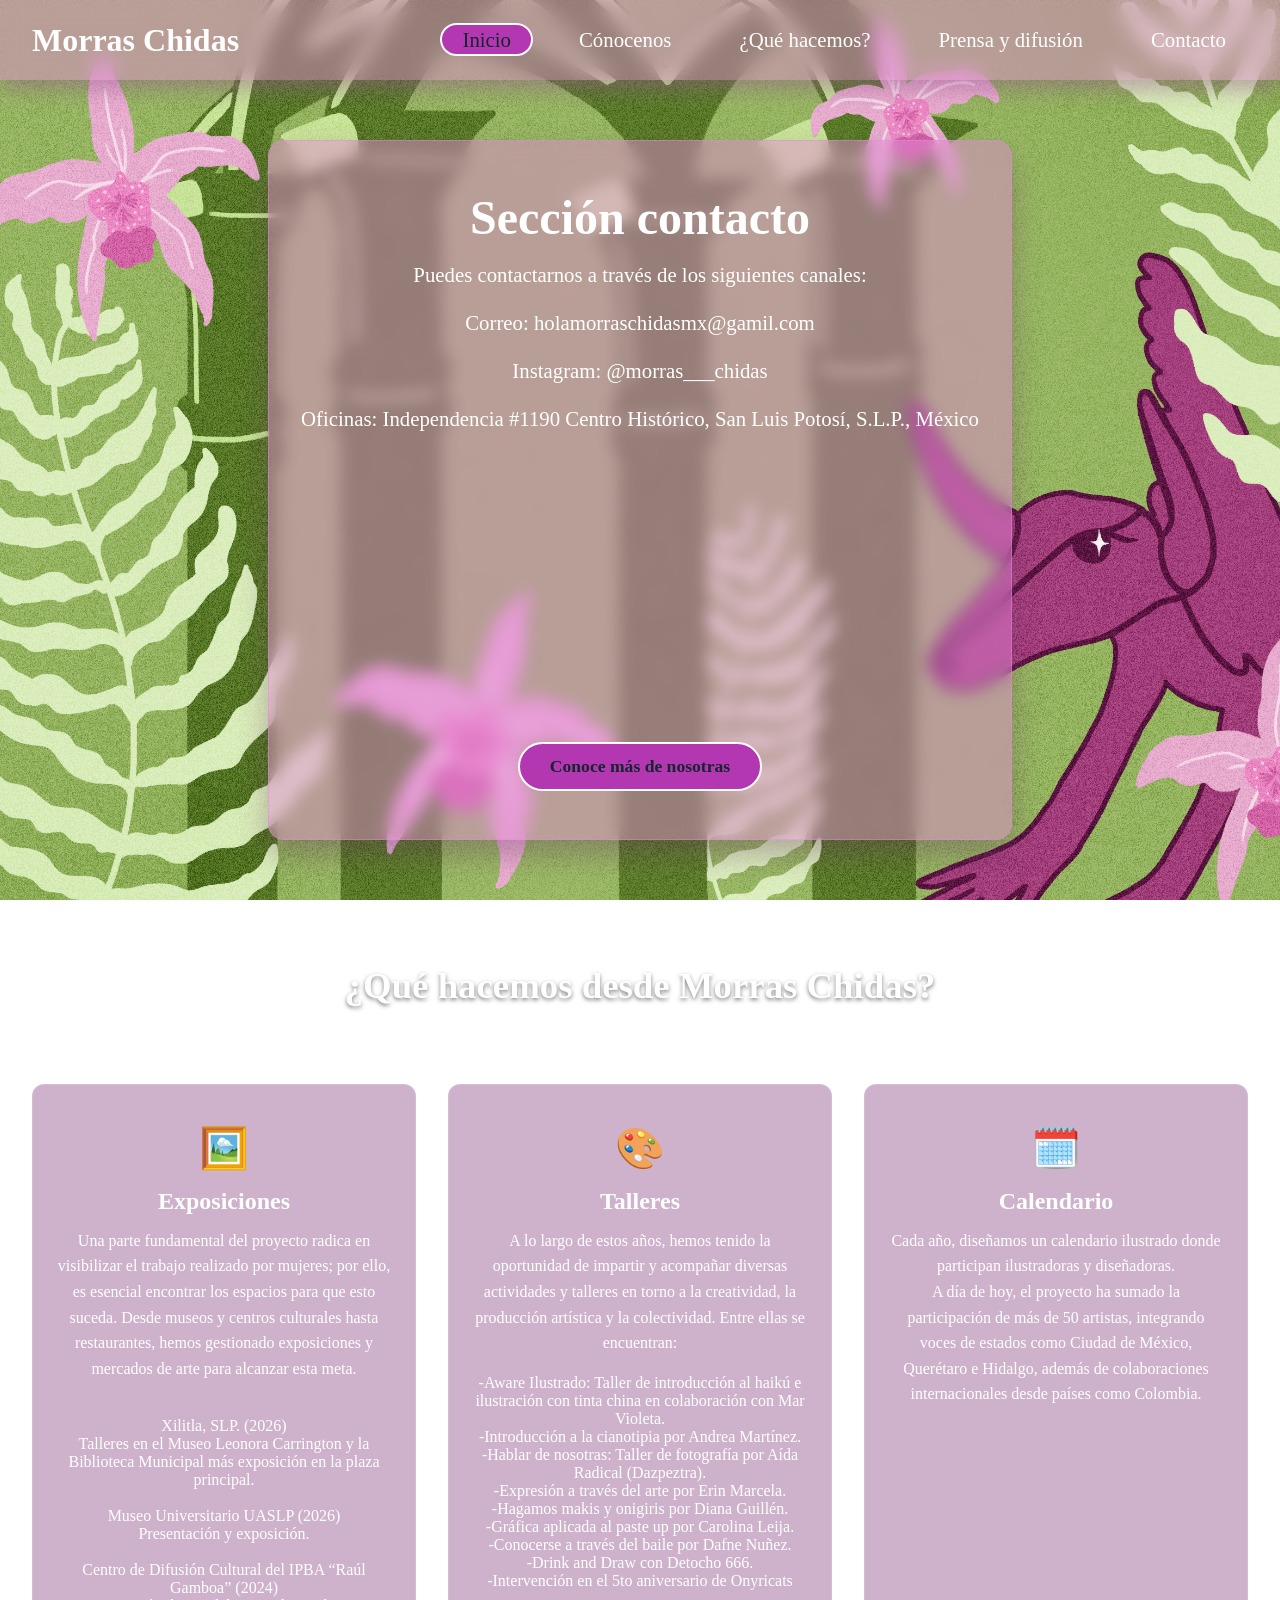
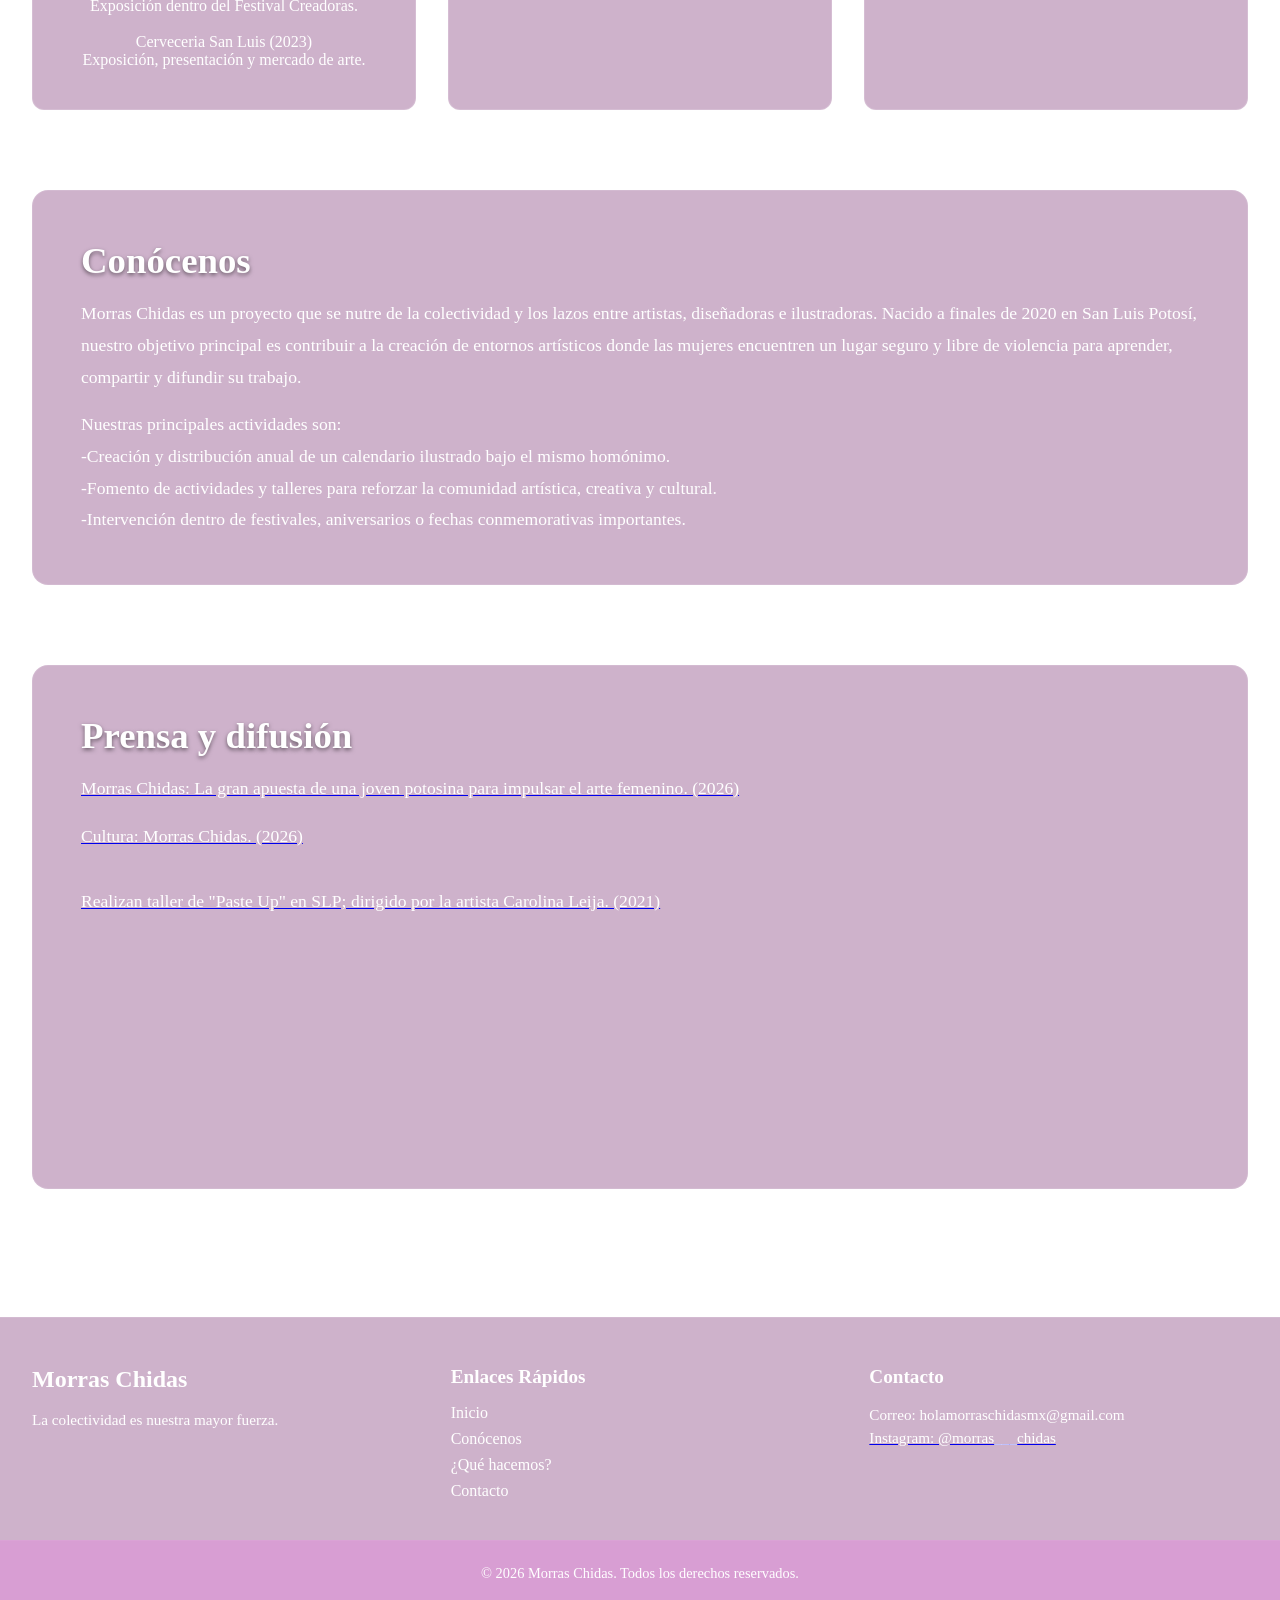
==== contacto.html @ 5c40d277 "Add files via upload" ====
<!DOCTYPE html>
<html lang="es">
<head>
    <meta charset="UTF-8">
    <meta name="viewport" content="width=device-width, initial-scale=1.0">
    <title>Morras Chidas</title>

    <!-- Enlace a la hoja de estilos CSS general -->
    <link rel="stylesheet" href="style.css">
</head>
<body>

    <!-- ==========================================
         HEADER / ENCABEZADO
         Contiene la barra de navegación (existente)
         y la sección Hero (banner principal de bienvenida).
         ========================================== -->
    <header class="site-header">
        
        <!-- BARRA DE NAVEGACIÓN (Estructura intacta) -->
        <nav class="navbar">
            <div class="navbar-container">
                <!-- Logotipo del sitio web -->
                <a href="index.html" class="navbar-logo">Morras Chidas</a>
                
                <!-- Botón de menú hamburguesa para dispositivos móviles -->
                <button class="navbar-toggle" aria-label="Abrir menú">
                    <span class="bar"></span>
                    <span class="bar"></span>
                    <span class="bar"></span>
                </button>

                <!-- Menú principal con enlaces de navegación -->
                <ul class="navbar-menu">
                    <li> <a href="#" class="active"> Inicio </a> </li>
                    <li> <a href="#about"> Cónocenos </a> </li>
                    <li> <a href="#services"> ¿Qué hacemos? </a> </li>
                    <li> <a href="#blog"> Prensa y difusión </a> </li>
                    <li> <a href="contacto.html"> Contacto </a> </li>
                </ul>
            </div>
        </nav>

        <!-- SECCIÓN HERO
             Presentación visual de impacto justo debajo de la barra de navegación.
             Función: Captar la atención inmediata del visitante y ofrecer una acción directa (CTA). -->
        <div class="hero-container">
            <div class="hero-content">
                <!-- Título principal de la página -->
                <h1 class="hero-title">Sección contacto</h1>
                <!-- Breve descripción o subtítulo persuasivo -->
                <p class="hero-subtitle">Puedes contactarnos a través de los siguientes canales:
                    <br>
                    <br>
                    Correo: holamorraschidasmx@gamil.com
                    <br>
                    <br>
                    Instagram: @morras___chidas
                    <br>
                    <br>
                    Oficinas: Independencia #1190 Centro Histórico, San Luis Potosí, S.L.P., México
                    <br>
                    <br>
                <iframe src="https://www.google.com/maps/embed?pb=!1m18!1m12!1m3!1d401.90802451974884!2d-100.9788648911916!3d22.148964362854645!2m3!1f0!2f0!3f0!3m2!1i1024!2i768!4f13.1!3m3!1m2!1s0x842aa30075beee07%3A0x954d01c7598e95cb!2sMacadamia%20Pizza%20Garden%20Centro!5e1!3m2!1ses-419!2smx!4v1792179932033!5m2!1ses-419!2smx" 
                width="300" height="250" style="border:0;" allowfullscreen="" loading="lazy" referrerpolicy="strict-origin-when-cross-origin"></iframe>    
                </p>


                <!-- Botón de llamada a la acción (Call To Action) -->
                <a href="#services" class="hero-btn">Conoce más de nosotras</a>
            </div>
        </div>

    </header>


    <!-- ==========================================
         MAIN / CONTENIDO PRINCIPAL
         Contenedor semántico principal del sitio web.
         Aloja el contenido relevante dividido en secciones.
         ========================================== -->
    <main class="main-content">

        <!-- SECCIÓN DE SERVICIOS / CARACTERÍSTICAS
             Función: Presentar los servicios o características clave en formato de cuadrícula (cards). -->
        <section id="services" class="content-section">
            <div class="section-header">
                <h2 class="section-title">¿Qué hacemos desde Morras Chidas?</h2>
                <p class="section-description"> Buscamos fortalecer e incentivar la creación por medio de herramientas como talleres, conversatorios, mercaditos, etc.</p>
            </div>

            <!-- Cuadrícula flexible para organizar las tarjetas de información -->
            <div class="cards-grid">
                <!-- Tarjeta 1 -->
                <article class="card">
                    <div class="card-icon">🖼️</div>
                    <h3 class="card-title">Exposiciones</h3>
                    <p class="card-text">Una parte fundamental del proyecto radica en visibilizar el trabajo realizado por mujeres; por ello, es esencial encontrar los espacios para que esto suceda. Desde museos y centros culturales hasta restaurantes, hemos gestionado exposiciones y mercados de arte para alcanzar esta meta.
</p>
<br>
<p> 
<br>
Xilitla, SLP. (2026) 
<br>
Talleres en el Museo Leonora Carrington y la Biblioteca Municipal más exposición en la plaza principal.   
<br>
<br>
Museo Universitario UASLP (2026)
<br>
Presentación y exposición. 
<br>
<br>
Centro de Difusión Cultural del IPBA “Raúl Gamboa” (2024)
<br>
Exposición dentro del Festival Creadoras.
<br>
<br>
Cerveceria San Luis (2023)
<br>
Exposición, presentación y mercado de arte.</p>
                </article>

                <!-- Tarjeta 2 -->
                <article class="card">
                    <div class="card-icon">🎨</div>
                    <h3 class="card-title">Talleres</h3>
                    <p class="card-text"> A lo largo de estos años, hemos tenido la oportunidad de impartir y acompañar diversas actividades y talleres en torno a la creatividad, la producción artística y la colectividad. Entre ellas se encuentran:</p>
                    <br>
                    <p>
-Aware Ilustrado: Taller de introducción al haikú e ilustración con tinta china en colaboración con Mar Violeta.
<br>
-Introducción a la cianotipia por Andrea Martínez.
<br>
-Hablar de nosotras: Taller de fotografía por Aída Radical (Dazpeztra).
<br>
-Expresión a través del arte por Erin Marcela.
<br>
-Hagamos makis y onigiris por Diana Guillén.
<br>
-Gráfica aplicada al paste up por Carolina Leija.
<br>
-Conocerse a través del baile por Dafne Nuñez.
<br>
-Drink and Draw con Detocho 666.
<br>
-Intervención en el 5to aniversario de Onyricats
                    </p>
                </article>

                <!-- Tarjeta 3 -->
                <article class="card">
                    <div class="card-icon">🗓️</div>
                    <h3 class="card-title">Calendario</h3>
                    <p class="card-text">Cada año, diseñamos un calendario ilustrado donde participan ilustradoras y diseñadoras.
                    <br>
                     A día de hoy, el proyecto ha sumado la participación de más de 50 artistas, integrando voces de estados como Ciudad de México, Querétaro e Hidalgo, además de colaboraciones internacionales desde países como Colombia.</p>
                </article>
            </div>
        </section>


        <!-- SECCIÓN "ACERCA DE" / INFORMACIÓN
             Función: Ofrecer contexto adicional sobre la empresa o proyecto. -->
      
             <section id="about" class="content-section about-section">
            <div class="about-container">
                <div class="about-text">
                    <h2 class="section-title">Conócenos</h2>
                    <p>Morras Chidas es un proyecto que se nutre de la colectividad y los lazos entre artistas, diseñadoras e ilustradoras. Nacido a finales de 2020 en San Luis Potosí, nuestro objetivo principal es contribuir a la creación de entornos artísticos donde las mujeres encuentren un lugar seguro y libre de violencia para aprender, compartir y difundir su trabajo.</p>
                    <p>Nuestras principales actividades son:
                        <br>
-Creación y distribución anual de un calendario
ilustrado bajo el mismo homónimo.
 <br>
-Fomento de actividades y talleres para reforzar la 
comunidad artística, creativa y cultural.
 <br>
-Intervención dentro de festivales, aniversarios o 
fechas conmemorativas importantes.</p>
                </div>
            </div>
        </section>

              <section id="blog" class="content-section about-section">
            <div class="about-container">
                <div class="about-text">
                    <h2 class="section-title">Prensa y difusión</h2>
                    <a href="https://elpais.com/mexico/2026-03-07/morras-chidas-la-gran-apuesta-de-una-joven-potosina-para-impulsar-el-arte-femenino.html" target="_blank"><p>Morras Chidas: La gran apuesta de una joven potosina para impulsar el arte femenino. (2026)</p></a>
                    <a href="https://pulsoslp.com.mx/cultura/morras-chidas/2015702" target="_blank"><p>Cultura: Morras Chidas. (2026)</p></a>
                    <br>
                    <a href="https://oem.com.mx/elsoldesanluis/cultura/realizan-taller-de-paste-up-en-slp-dirigido-por-la-artista-carolina-leija-17187989" target="_blank"><p>Realizan taller de "Paste Up" en SLP; dirigido por la artista Carolina Leija. (2021) </p></a>
                </div>
                <br>
                 <div style="text-align: center;">
            <iframe src="https://www.google.com/maps/embed?pb=!1m18!1m12!1m3!1d18191.156421496675!2d-101.014520386328!3d22.12670060447335!2m3!1f0!2f0!3f0!3m2!1i1024!2i768!4f13.1!3m3!1m2!1s0x842a98eaa5ad00f5%3A0x7a2c5855e7919cf2!2sParque%20Tangamanga%20I%2C%2078294%20San%20Luis%20Potos%C3%AD%2C%20S.L.P.!5e1!3m2!1ses-419!2smx!4v1791229673302!5m2!1ses-419!2smx" 
            width="200" height="200" 
            style="border:0;" allowfullscreen="" loading="lazy" 
            referrerpolicy="strict-origin-when-cross-origin"></iframe>
        </div>
            </div>
        </section>

    </main>


    <!-- ==========================================
         FOOTER / PIE DE PÁGINA
         Función: Mostrar información de derechos, enlaces útiles y redes sociales.
         ========================================== -->
    <footer id="contact" class="site-footer">
        <div class="footer-container">
            <!-- Columna 1: Información de marca -->
            <div class="footer-col">
                <h4 class="footer-brand">Morras Chidas</h4>
                <p class="footer-desc">La colectividad es nuestra mayor fuerza.</p>
            </div>

            <!-- Columna 2: Enlaces rápidos de navegación -->
            <div class="footer-col">
                <h5 class="footer-heading">Enlaces Rápidos</h5>
                <ul class="footer-links">
                    <li><a href="#">Inicio</a></li>
                    <li><a href="#about">Conócenos</a></li>
                    <li><a href="#services">¿Qué hacemos?</a></li>
                    <li><a href="#contact">Contacto</a></li>
                </ul>
            </div>

            <!-- Columna 3: Información de contacto -->
            <div class="footer-col">
                <h5 class="footer-heading">Contacto</h5>
                <p>Correo: holamorraschidasmx@gmail.com</p>
                <a href="https://www.instagram.com/morras___chidas/" target="_blank"><p>Instagram: @morras___chidas</p></a>
            </div>
        
        
        </div>


        <!-- Barra inferior de derechos de autor -->
        <div class="footer-bottom">
            <p>&copy; 2026 Morras Chidas. Todos los derechos reservados.</p>
        </div>
    </footer>

    <!-- Script de control del menú móvil -->
    <script src="script.js"></script>
</body>
</html>
---- style.css ----
/* ==========================================================================
IMPORTACIÓN DE FUENTES Y CONFIGURACIÓN GLOBAL
========================================================================== */
@import url("https://fonts.googleapis.com/css2?family=Domine:wght@400..700&family=Monsieur+La+Doulaise&display=swap");

* {
  margin: 0;
  padding: 0;
  box-sizing: border-box;
}

body {
  font-family: "Jost", serif;
  min-height: 100vh;
  background: url(images/xil.png) no-repeat center center/cover fixed;
  color: #ffffff;
}

/* ==========================================================================
BARRA DE NAVEGACIÓN
========================================================================== */
.navbar {
  display: flex;
  align-items: center;
  justify-content: center;
  height: 80px;
  width: 100%;
  position: sticky;
  top: 0;
  background: rgba(229, 134, 220, 0.45);
  box-shadow: 0 10px 20px rgba(146, 86, 140, 0.45);;
  backdrop-filter: blur(10px);
  z-index: 999;
}

.navbar-container {
  display: flex;
  align-items: center;
  justify-content: space-between;
  width: 100%;
  padding: 0 2rem;
  max-width: 1600px;
}

.navbar-logo {
  font-size: 2rem;
  font-weight: 600;
  color: #fff;
  text-decoration: none;
  cursor: pointer;
}

.navbar-container .navbar-menu {
  display: flex;
  text-align: center;
  gap: 1.5rem;
  list-style: none;
}

.navbar-container .navbar-menu li a {
  text-decoration: none;
  color: #fff;
  font-size: 1.3rem;
  font-weight: 500;
  padding: 3px 20px;
  border-radius: 20px;
  border: 2px solid transparent;
  white-space: nowrap;
  transition: all 0.3s ease;
}

.navbar-container .navbar-menu li a:hover,
.navbar-container .navbar-menu li a.active {
  color: #162530;
  background: #b337b0;
  border: 2px solid #fff;
}

.navbar-toggle {
  display: none;
  background: transparent;
  padding: 10px;
  border: none;
  cursor: pointer;
}

.bar {
  display: block;
  width: 25px;
  height: 3px;
  margin: 5px auto;
  background: #fff;
  transition: all 0.3s ease-in-out;
}

/* ==========================================================================
SECCIÓN HEADER / HERO
========================================================================== */
.hero-container {
  display: flex;
  align-items: center;
  justify-content: center;
  min-height: calc(100vh - 80px);
  padding: 2rem;
  text-align: center;
}

.hero-content {
  max-width: 800px;
  padding: 3rem 2rem;
  background: rgba(229, 134, 220, 0.45);
  backdrop-filter: blur(8px);
  border-radius: 16px;
  border: 1px solid rgba(229, 134, 220, 0.45);
  box-shadow: 0 15px 30px rgba(96, 47, 91, 0.35);
}

.hero-title {
  font-size: 3rem;
  font-weight: 700;
  margin-bottom: 1rem;
  line-height: 1.2;
}

.hero-subtitle {
  font-size: 1.3rem;
  font-weight: 300;
  margin-bottom: 2rem;
  color: #ffffff;
}

.hero-btn {
  display: inline-block;
  padding: 12px 30px;
  background: #b337b0;
  color: #162530;
  font-size: 1.1rem;
  font-weight: 600;
  text-decoration: none;
  border-radius: 30px;
  border: 2px solid #fff;
  transition: all 0.3s ease;
}

.hero-btn:hover {
  background: #fff;
  color: #0f172a;
  transform: translateY(-3px);
  box-shadow: 0 10px 20px rgba(0, 0, 0, 0.3);
}

.hero-image {
  display: block;
  max-width: 400px;     
  width: 100%;         
  height: auto;         
  margin: 0 auto 1.5rem auto;
  object-fit: contain;
  border-radius: 15px;
}
/* ==========================================================================
SECCIÓN MAIN / CONTENIDO PRINCIPAL
========================================================================== */
.main-content {
  max-width: 1400px;
  margin: 0 auto;
  padding: 4rem 2rem;
  display: flex;
  flex-direction: column;
  gap: 5rem;
}

.content-section {
  width: 100%;
}

.section-header {
  text-align: center;
  margin-bottom: 3rem;
}

.section-title {
  font-size: 2.3rem;
  font-weight: 600;
  margin-bottom: 0.5rem;
  text-shadow: 0 2px 4px rgba(0,0,0,0.5);
}

.section-description {
  font-size: 1.1rem;
  color: #ffffff;
}

.cards-grid {
  display: grid;
  grid-template-columns: repeat(auto-fit, minmax(280px, 1fr));
  gap: 2rem;
}

.card {
  background: rgba(146, 86, 140, 0.45);
  backdrop-filter: blur(10px);
  border: 1px solid rgba(255, 255, 255, 0.15);
  padding: 2.5rem 1.5rem;
  border-radius: 12px;
  text-align: center;
  transition: transform 0.3s ease, box-shadow 0.3s ease;
}

.card:hover {
  transform: translateY(-8px);
  box-shadow: 0 12px 25px rgba(0, 0, 0, 0.5);
  border-color: #ffffff;
}

.card-icon {
  font-size: 2.5rem;
  margin-bottom: 1rem;
}

.card-title {
  font-size: 1.5rem;
  margin-bottom: 0.8rem;
  color: #ffffff;
}

.card-text {
  font-size: 1rem;
  color: #ffffff;
  line-height: 1.6;
}

.about-section {
  background: rgba(146, 86, 140, 0.45);
  backdrop-filter: blur(10px);
  padding: 3rem;
  border-radius: 16px;
  border: 1px solid rgba(255, 255, 255, 0.1);
}

.about-text p {
  font-size: 1.1rem;
  line-height: 1.8;
  margin-top: 1rem;
  color: #ffffff;
}

/* ==========================================================================
SECCIÓN FOOTER / PIE DE PÁGINA
========================================================================== */
.site-footer {
  background: rgba(146, 86, 140, 0.45);
  backdrop-filter: blur(12px);
  border-top: 1px solid rgba(255, 255, 255, 0.1);
  padding-top: 3rem;
  margin-top: 4rem;
}

.footer-container {
  max-width: 1400px;
  margin: 0 auto;
  padding: 0 2rem 2rem 2rem;
  display: grid;
  grid-template-columns: repeat(auto-fit, minmax(220px, 1fr));
  gap: 2.5rem;
}

.footer-col .footer-brand {
  font-size: 1.5rem;
  font-weight: 600;
  margin-bottom: 1rem;
  color: #ffffff;
}

.footer-col .footer-desc,
.footer-col p {
  font-size: 0.95rem;
  color: #ffffff;
  line-height: 1.5;
}

.footer-heading {
  font-size: 1.2rem;
  margin-bottom: 1rem;
  color: #fff;
}

.footer-links {
  list-style: none;
}

.footer-links li {
  margin-bottom: 0.5rem;
}

.footer-links a {
  color: #ffffff;
  text-decoration: none;
  transition: color 0.2s ease;
}

.footer-links a:hover {
  color: #ffffff;
}

.footer-bottom {
  text-align: center;
  padding: 1.5rem;
  background: rgba(229, 134, 220, 0.45);
  font-size: 0.9rem;
  color: #ffffff;
  border-top: 1px solid rgba(255, 255, 255, 0.05);
}

/* ==========================================================================
REGLAS RESPONSIVAS (MEDIA QUERIES)
========================================================================== */
@media (max-width: 880px) {
  .navbar {
    backdrop-filter: none;
  }

  .navbar-container .navbar-menu {
    display: none;
    flex-direction: column;
    align-items: flex-start;
    gap: 1.7rem !important;
    position: absolute;
    height: 100vh;
    width: 250px;
    top: 0;
    right: 0;
    padding: 5rem 1.5rem;
    box-shadow: 0 10px 10px rgba(0, 0, 0, 0.5);
    backdrop-filter: blur(10px);
  }

  .navbar-container .navbar-menu.active {
    display: flex;
  }

  .navbar-toggle {
    display: block;
    z-index: 999;
  }

  .navbar-toggle.active .bar:nth-child(2) {
    opacity: 0;
  }

  .navbar-toggle.active .bar:nth-child(1) {
    transform: translateY(8px) rotate(45deg);
  }

  .navbar-toggle.active .bar:nth-child(3) {
    transform: translateY(-8px) rotate(-45deg);
  }

  .hero-title {
    font-size: 2.3rem;
  }

  .hero-subtitle {
    font-size: 1.1rem;
  }

  .main-content {
    padding: 3rem 1.5rem;
    gap: 3.5rem;
  }

  .cards-grid {
    grid-template-columns: repeat(2, 1fr);
  }

  .about-section {
    padding: 2rem;
  }
}

@media (max-width: 480px) {
  .navbar-container {
    padding: 0 1rem;
  }

  .navbar-logo {
    font-size: 1.7rem;
  }

  .navbar-container .navbar-menu li a {
    font-size: 1.2rem;
    padding: 3px 15px;
  }

  .hero-container {
    padding: 1rem;
  }

  .hero-content {
    padding: 2rem 1rem;
  }

  .hero-title {
    font-size: 1.8rem;
  }

  .hero-subtitle {
    font-size: 1rem;
  }

  .hero-btn {
    width: 100%;
    text-align: center;
  }

  .cards-grid {
    grid-template-columns: 1fr;
  }

  .section-title {
    font-size: 1.8rem;
  }

  .footer-container {
    grid-template-columns: 1fr;
    gap: 2rem;
    padding: 0 1.5rem 2rem 1.5rem;
  }
}
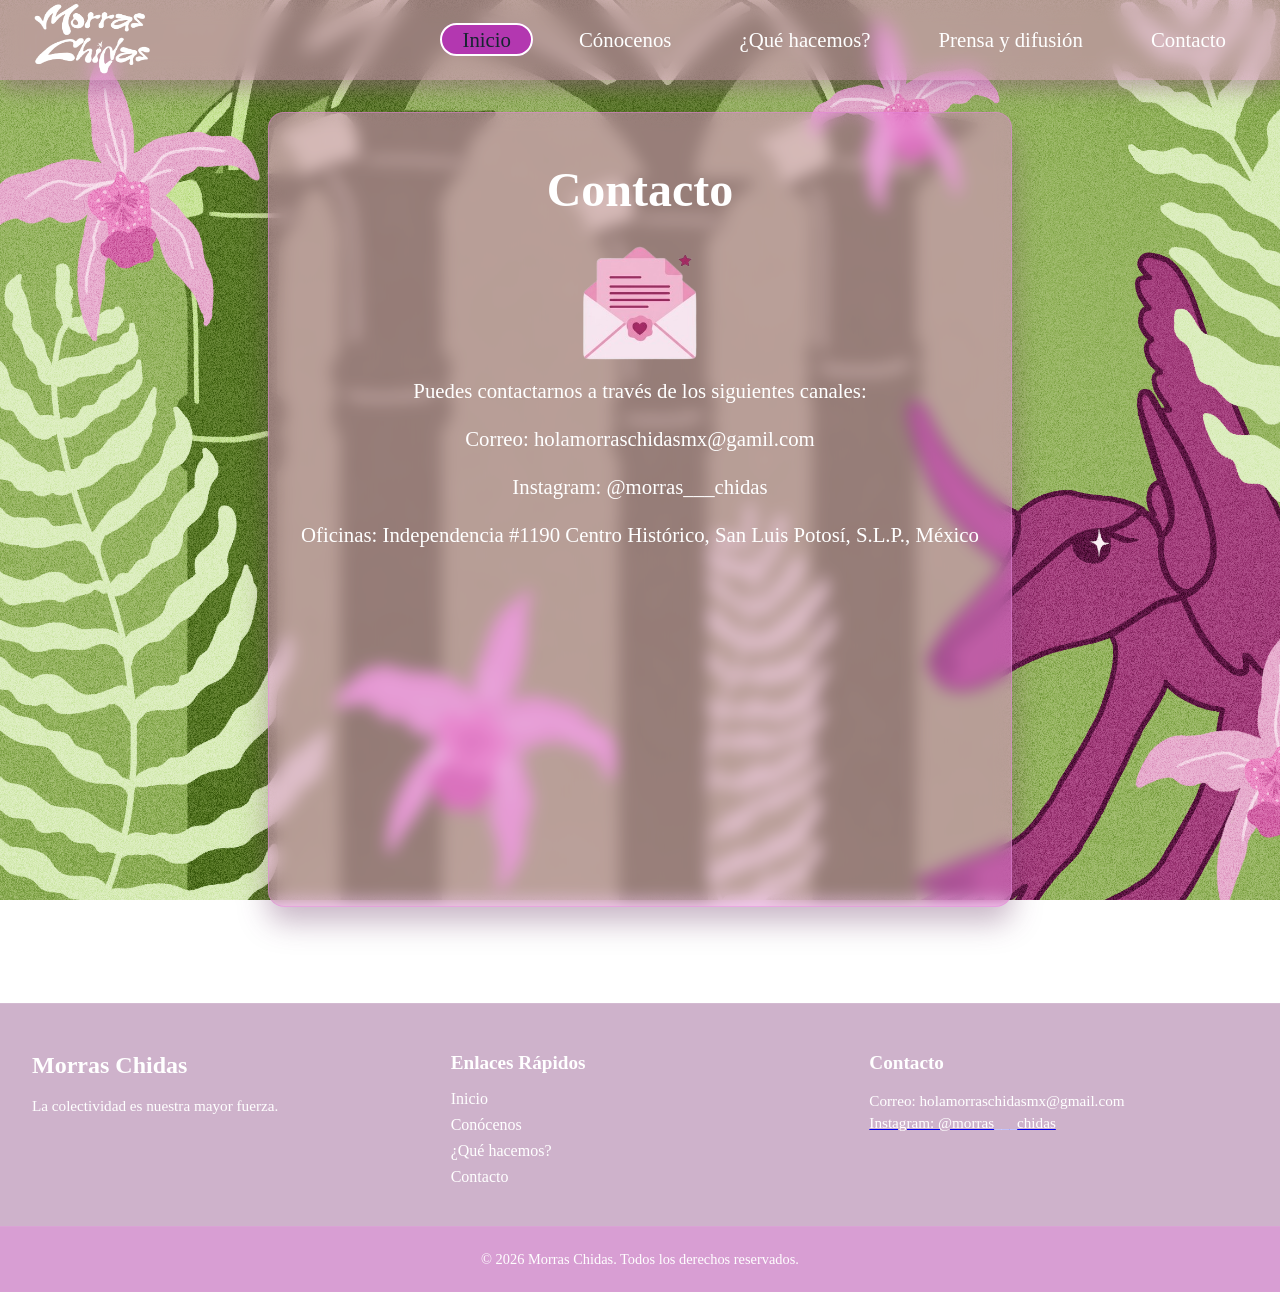
==== commit 8297b8b2: "Add files via upload" ====
--- a/contacto.html
+++ b/contacto.html
@@ -21,7 +21,8 @@
         <nav class="navbar">
             <div class="navbar-container">
                 <!-- Logotipo del sitio web -->
-                <a href="index.html" class="navbar-logo">Morras Chidas</a>
+                <a href="index.html" class="navbar-logo"> <img src="images/logo.png" 
+                    width="120px" height="80px"> </a>
                 
                 <!-- Botón de menú hamburguesa para dispositivos móviles -->
                 <button class="navbar-toggle" aria-label="Abrir menú">
@@ -35,7 +36,7 @@
                     <li> <a href="#" class="active"> Inicio </a> </li>
                     <li> <a href="#about"> Cónocenos </a> </li>
                     <li> <a href="#services"> ¿Qué hacemos? </a> </li>
-                    <li> <a href="#blog"> Prensa y difusión </a> </li>
+                    <li> <a href="prensa.html"> Prensa y difusión </a> </li>
                     <li> <a href="contacto.html"> Contacto </a> </li>
                 </ul>
             </div>
@@ -47,8 +48,10 @@
         <div class="hero-container">
             <div class="hero-content">
                 <!-- Título principal de la página -->
-                <h1 class="hero-title">Sección contacto</h1>
+                <h1 class="hero-title">Contacto</h1>
                 <!-- Breve descripción o subtítulo persuasivo -->
+                 <img src="images/icono-contacto.png" 
+        width="250px" height="140px" center hero-image>
                 <p class="hero-subtitle">Puedes contactarnos a través de los siguientes canales:
                     <br>
                     <br>
@@ -67,141 +70,14 @@
 
 
                 <!-- Botón de llamada a la acción (Call To Action) -->
-                <a href="#services" class="hero-btn">Conoce más de nosotras</a>
+                
             </div>
         </div>
 
     </header>
 
 
-    <!-- ==========================================
-         MAIN / CONTENIDO PRINCIPAL
-         Contenedor semántico principal del sitio web.
-         Aloja el contenido relevante dividido en secciones.
-         ========================================== -->
-    <main class="main-content">
-
-        <!-- SECCIÓN DE SERVICIOS / CARACTERÍSTICAS
-             Función: Presentar los servicios o características clave en formato de cuadrícula (cards). -->
-        <section id="services" class="content-section">
-            <div class="section-header">
-                <h2 class="section-title">¿Qué hacemos desde Morras Chidas?</h2>
-                <p class="section-description"> Buscamos fortalecer e incentivar la creación por medio de herramientas como talleres, conversatorios, mercaditos, etc.</p>
-            </div>
-
-            <!-- Cuadrícula flexible para organizar las tarjetas de información -->
-            <div class="cards-grid">
-                <!-- Tarjeta 1 -->
-                <article class="card">
-                    <div class="card-icon">🖼️</div>
-                    <h3 class="card-title">Exposiciones</h3>
-                    <p class="card-text">Una parte fundamental del proyecto radica en visibilizar el trabajo realizado por mujeres; por ello, es esencial encontrar los espacios para que esto suceda. Desde museos y centros culturales hasta restaurantes, hemos gestionado exposiciones y mercados de arte para alcanzar esta meta.
-</p>
-<br>
-<p> 
-<br>
-Xilitla, SLP. (2026) 
-<br>
-Talleres en el Museo Leonora Carrington y la Biblioteca Municipal más exposición en la plaza principal.   
-<br>
-<br>
-Museo Universitario UASLP (2026)
-<br>
-Presentación y exposición. 
-<br>
-<br>
-Centro de Difusión Cultural del IPBA “Raúl Gamboa” (2024)
-<br>
-Exposición dentro del Festival Creadoras.
-<br>
-<br>
-Cerveceria San Luis (2023)
-<br>
-Exposición, presentación y mercado de arte.</p>
-                </article>
-
-                <!-- Tarjeta 2 -->
-                <article class="card">
-                    <div class="card-icon">🎨</div>
-                    <h3 class="card-title">Talleres</h3>
-                    <p class="card-text"> A lo largo de estos años, hemos tenido la oportunidad de impartir y acompañar diversas actividades y talleres en torno a la creatividad, la producción artística y la colectividad. Entre ellas se encuentran:</p>
-                    <br>
-                    <p>
--Aware Ilustrado: Taller de introducción al haikú e ilustración con tinta china en colaboración con Mar Violeta.
-<br>
--Introducción a la cianotipia por Andrea Martínez.
-<br>
--Hablar de nosotras: Taller de fotografía por Aída Radical (Dazpeztra).
-<br>
--Expresión a través del arte por Erin Marcela.
-<br>
--Hagamos makis y onigiris por Diana Guillén.
-<br>
--Gráfica aplicada al paste up por Carolina Leija.
-<br>
--Conocerse a través del baile por Dafne Nuñez.
-<br>
--Drink and Draw con Detocho 666.
-<br>
--Intervención en el 5to aniversario de Onyricats
-                    </p>
-                </article>
-
-                <!-- Tarjeta 3 -->
-                <article class="card">
-                    <div class="card-icon">🗓️</div>
-                    <h3 class="card-title">Calendario</h3>
-                    <p class="card-text">Cada año, diseñamos un calendario ilustrado donde participan ilustradoras y diseñadoras.
-                    <br>
-                     A día de hoy, el proyecto ha sumado la participación de más de 50 artistas, integrando voces de estados como Ciudad de México, Querétaro e Hidalgo, además de colaboraciones internacionales desde países como Colombia.</p>
-                </article>
-            </div>
-        </section>
-
-
-        <!-- SECCIÓN "ACERCA DE" / INFORMACIÓN
-             Función: Ofrecer contexto adicional sobre la empresa o proyecto. -->
-      
-             <section id="about" class="content-section about-section">
-            <div class="about-container">
-                <div class="about-text">
-                    <h2 class="section-title">Conócenos</h2>
-                    <p>Morras Chidas es un proyecto que se nutre de la colectividad y los lazos entre artistas, diseñadoras e ilustradoras. Nacido a finales de 2020 en San Luis Potosí, nuestro objetivo principal es contribuir a la creación de entornos artísticos donde las mujeres encuentren un lugar seguro y libre de violencia para aprender, compartir y difundir su trabajo.</p>
-                    <p>Nuestras principales actividades son:
-                        <br>
--Creación y distribución anual de un calendario
-ilustrado bajo el mismo homónimo.
- <br>
--Fomento de actividades y talleres para reforzar la 
-comunidad artística, creativa y cultural.
- <br>
--Intervención dentro de festivales, aniversarios o 
-fechas conmemorativas importantes.</p>
-                </div>
-            </div>
-        </section>
-
-              <section id="blog" class="content-section about-section">
-            <div class="about-container">
-                <div class="about-text">
-                    <h2 class="section-title">Prensa y difusión</h2>
-                    <a href="https://elpais.com/mexico/2026-03-07/morras-chidas-la-gran-apuesta-de-una-joven-potosina-para-impulsar-el-arte-femenino.html" target="_blank"><p>Morras Chidas: La gran apuesta de una joven potosina para impulsar el arte femenino. (2026)</p></a>
-                    <a href="https://pulsoslp.com.mx/cultura/morras-chidas/2015702" target="_blank"><p>Cultura: Morras Chidas. (2026)</p></a>
-                    <br>
-                    <a href="https://oem.com.mx/elsoldesanluis/cultura/realizan-taller-de-paste-up-en-slp-dirigido-por-la-artista-carolina-leija-17187989" target="_blank"><p>Realizan taller de "Paste Up" en SLP; dirigido por la artista Carolina Leija. (2021) </p></a>
-                </div>
-                <br>
-                 <div style="text-align: center;">
-            <iframe src="https://www.google.com/maps/embed?pb=!1m18!1m12!1m3!1d18191.156421496675!2d-101.014520386328!3d22.12670060447335!2m3!1f0!2f0!3f0!3m2!1i1024!2i768!4f13.1!3m3!1m2!1s0x842a98eaa5ad00f5%3A0x7a2c5855e7919cf2!2sParque%20Tangamanga%20I%2C%2078294%20San%20Luis%20Potos%C3%AD%2C%20S.L.P.!5e1!3m2!1ses-419!2smx!4v1791229673302!5m2!1ses-419!2smx" 
-            width="200" height="200" 
-            style="border:0;" allowfullscreen="" loading="lazy" 
-            referrerpolicy="strict-origin-when-cross-origin"></iframe>
-        </div>
-            </div>
-        </section>
-
-    </main>
-
+    
 
     <!-- ==========================================
          FOOTER / PIE DE PÁGINA
